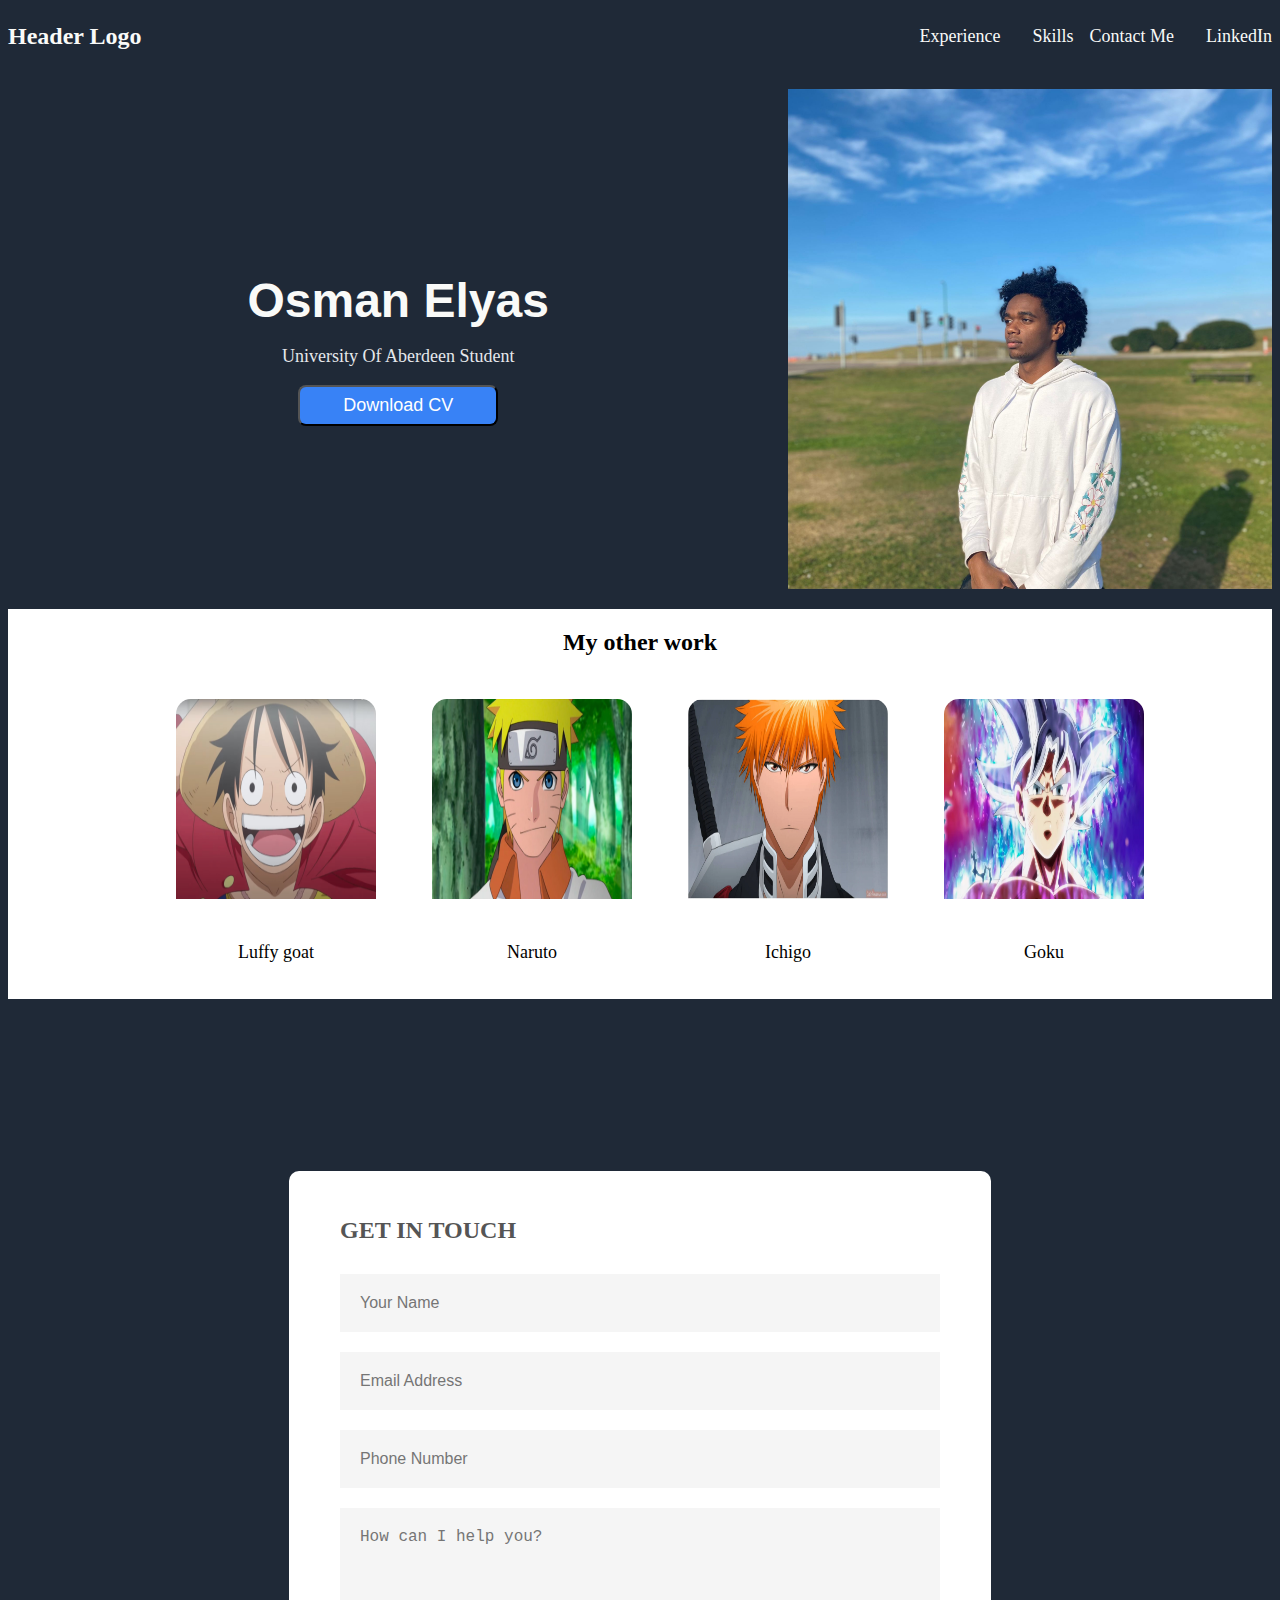
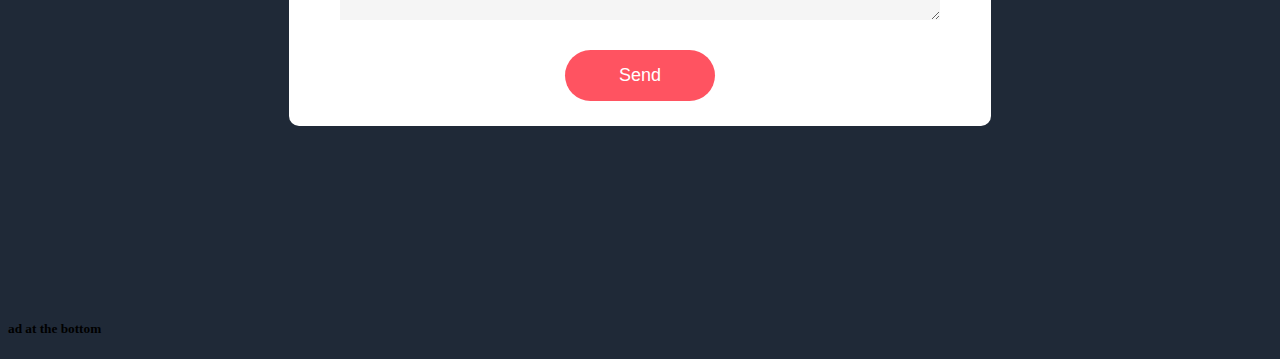
==== index.html @ 915c9001 "Rename main.html to index.html" ====
<!DOCTYPE html>
<html lang="en">
<head>
    <meta charset="UTF-8">
    <meta http-equiv="X-UA-Compatible" content="IE=edge">
    <meta name="viewport" content="width=device-width, initial-scale=1.0">
    <title>Landing Page</title>
    <link rel ='stylesheet' href = 'styles.css'>
</head>
<body>
    <div class = "header-container">
        <div class = "logo"><a href = "main.html">Header Logo</a></div>
        <ul>
        <li><a href = "#experience">Experience</li>
        <li><a href = "#Skills">Skills</a></li>
        <li><a href = "#contact">Contact Me</li>
        <li><a href = "https://www.linkedin.com/in/osman-elyas-77ab75249/">LinkedIn</a></li>
        </ul>
    </div>


  <div id = "experience" class = "hero-container">
    <div class = "left-side">
    <h1>Osman Elyas</h1>
    <p>University Of Aberdeen Student </p>
    <button class="button">
        Download CV
      </button>    
</div>
    <img src = ".//images/WhatsApp Image 2022-09-07 at 8.58.32 PM.jpeg">
  </div>

  <div id ="Skills" class = "bottom">
    <h2>My other work</h2>
    <ul>
        <div>
        <li><img src ="images/l-intro-1642184804.jpg"></li>
        <p>Luffy goat</p>
    </div>
    <div>
        <li><img src ="images/53e15-16596004347246.avif"></li>
        <p>Naruto</p>
    </div>
    <div>
        <li><img src ="images/1f1d5-16534150569150-1920.webp"></li>
        <p>Ichigo</p>
    </div>
    <div>
        <li><img src ="images/Completed-Ultra-Instinct-Goku.avif"></li>
        <p>Goku</p>
    </div>
    </ul>
    </div>

<div id ="contact" class = "contact_container">
    <form onsubmit = "sendEmail(); reset(); return false;">
        <h2>GET IN TOUCH</h2>
        <input type = "text" id = "name" placeholder = "Your Name" required>
        <input type = "text" id = "email" placeholder = "Email Address" required>
        <input type = "text" id = "phone" placeholder = "Phone Number" required>
        <textarea id ="message" rows ="4" placeholder = "How can I help you?"></textarea>
        <button type ="Submit">Send</button>
    </form>
</div>
<script src = "https://smtpjs.com/v3/smtp.js"></script>
<script>
    function sendEmail(){
        Email.send({
            secureToken: "db80def7-c466-4973-8856-abe58637bbf4",

            To : 'osmanelyas03@gmail.com',
            From : document.getElementById("email").value,
            Subject : "New Contact Form Enquiry",
            Body : "Name: " + document.getElementById("name").value
             + "<br> Email: " + document.getElementById("email").value
             + "<br> Phone no: " + document.getElementById("phone").value
             + "<br> Message: " + document.getElementById("message").value
        }).then(
        message => alert("Message Sent Succesfully")
        );
        }
</script>

    <h5>ad at the bottom</h5>


</body>
</html>
---- styles.css ----
html {
    margin: 0;
    min-height: 100%;
    background-color: #1f2937;
    scroll-behavior: smooth;
}

.header-container {
    flex: 1;
    padding: 0px ;
    gap: 8px;
    display: flex;
    justify-content: space-between;
    align-items: center;
    margin-bottom: 24px;
    
}

ul {
    display: flex;
    gap: 16px;
    list-style-type: none;
    font-size: 18px;
    color: #E5E7EB;
    font-family: Cambria, Cochin, Georgia, Times, 'Times New Roman', serif;
}

.logo {
    font-size: 24px;
    font-weight: 900;
    font-family: Cambria, Cochin, Georgia, Times, 'Times New Roman', serif; 
}

  .logo, a {
    color: #f9faf8;
}

  a {
    /* this removes the line under our links */
    text-decoration: none;
  }

img{
    width: 500px;
    height: 500px;
    padding-bottom: 20px;
}

.hero-container{
    display: flex;
    align-items: center; 
    justify-content: center;  
}

.hero-container p {
    font-size: 18px;
    color: #E5E7EB;
}

 h1{
    font-size: 48px;
    font-style: bold;
    color: #f9faf8;
    margin: 0;
    font-family: "Roboto", arial;
}

.left-side {
    text-align: center;
    flex-basis: 600px;
    padding: 100px;
    
}

.left-side button {
    padding: 8px 16px;
    border-radius: 8px;
    background: #3882f6;
    color: white;
    font-family: "Roboto", arial;
    font-size: 18px;
    width: 200px;
  }

.bottom {
    display: flex;
    background-color: white;
    flex-direction: column;
    align-items: center;
    text-align: center;
    flex-wrap: wrap;
}
.bottom p {
    color: black;
}
.bottom img {
    height: 200px;
    width: 200px;
    justify-content: center;
    border: 4px blue;
    border-radius: 15px;
    margin: 5px 20px 0px 20px;
}

.contact_container{
    width: 100%;
    height: 100vh;
    display: flex ;
    align-items: center;
    justify-content: center;
}

form{
    background-color: white;
    display: flex;
    flex-direction: column;
    padding: 2vw 4vw;
    width: 90%;
    max-width: 600px;
    border-radius: 10px ;
}

form h2 {
    color: #555;
    font-weight: 800;
    margin-bottom: 20px;
}

form input, form textarea{
    border: 0;
    margin: 10px 0;
    padding: 20px;
    outline: none;
    background: #f5f5f5;
    font-size: 16px;
}
form button{
    padding: 15px;
    background: #ff5361;
    color: #fff;
    font-size: 18px;
    border: 0;
    outline: none;
    cursor: pointer;
    width: 150px;
    margin: 20px auto 0;
    border-radius: 30px;

}
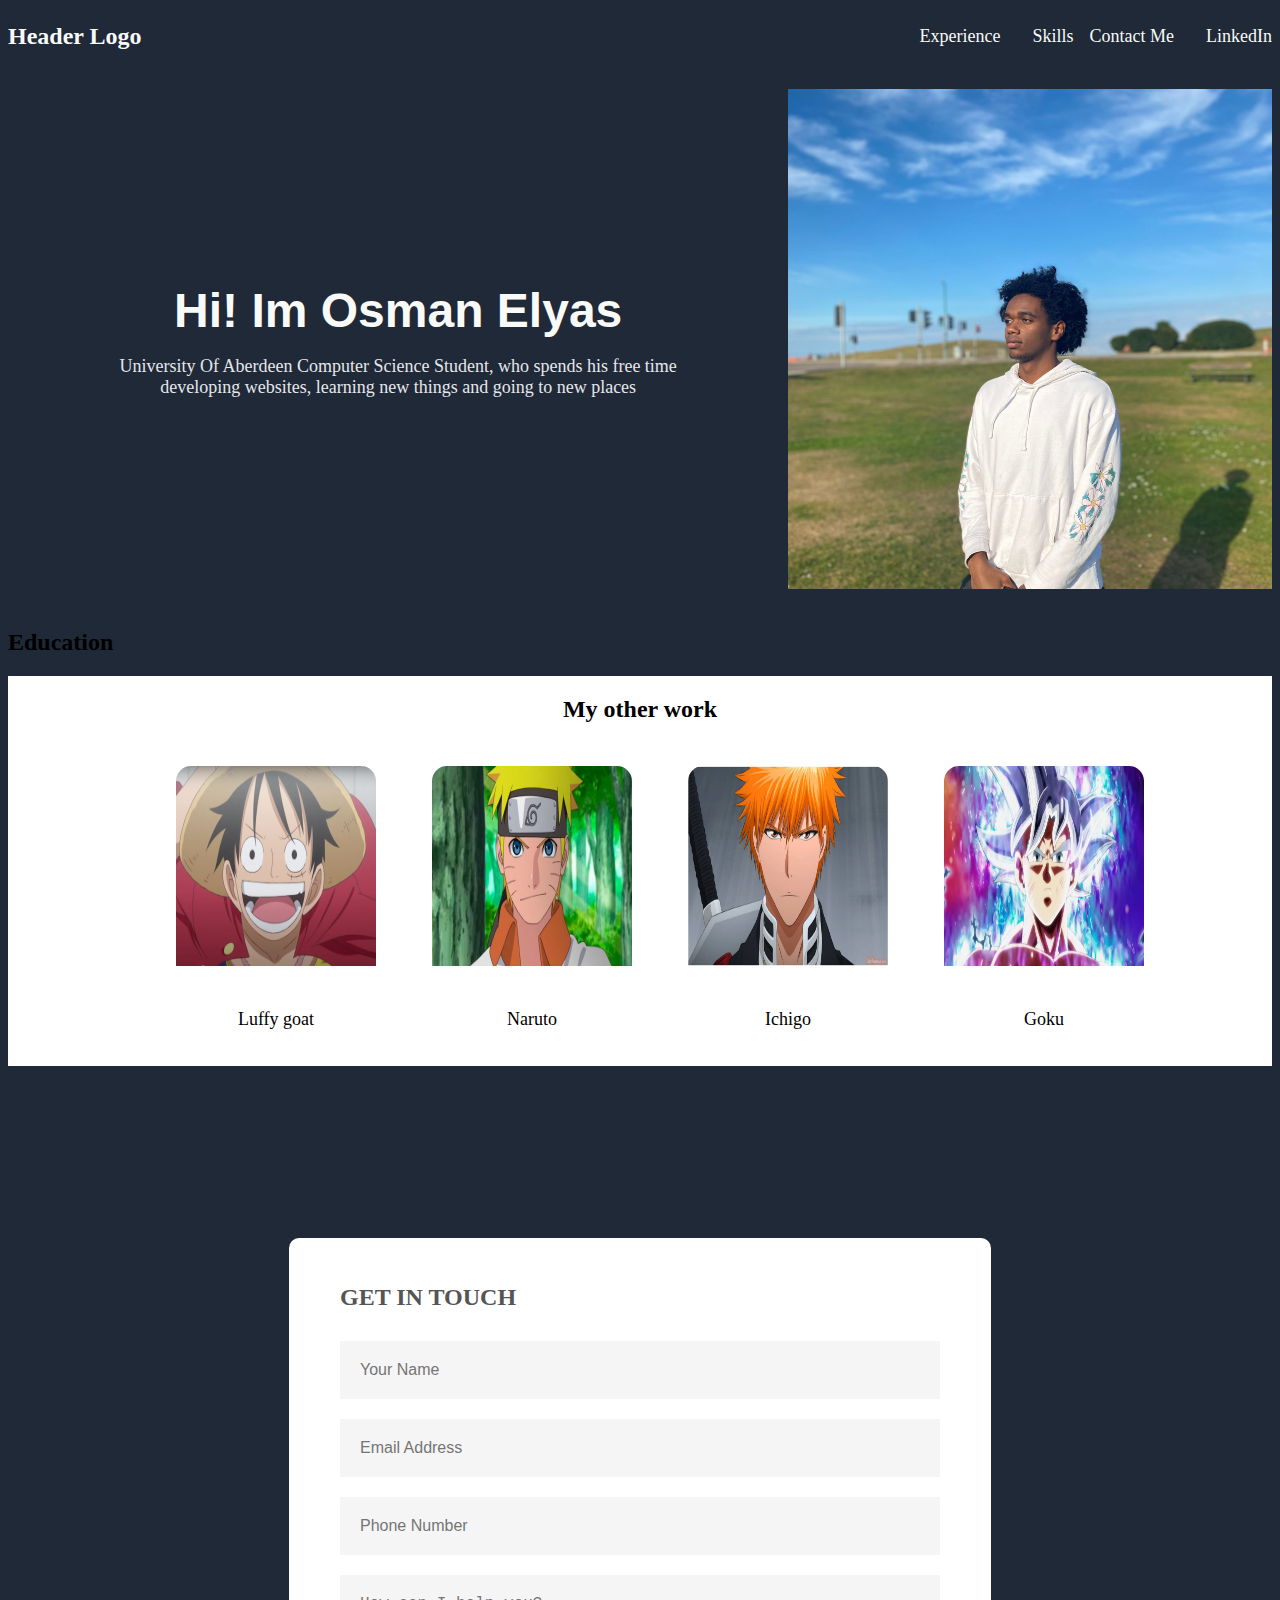
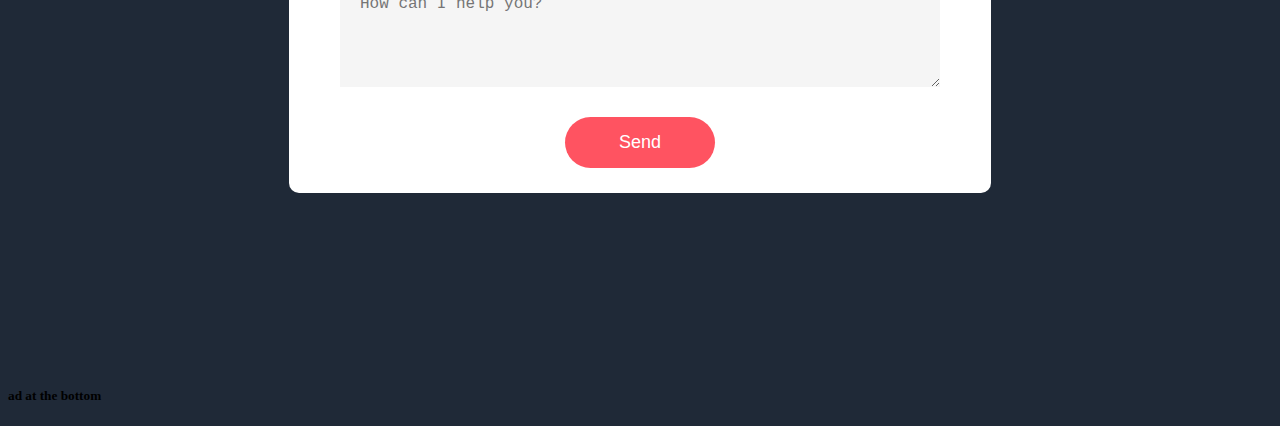
==== commit 2d9e38d5: "Update index.html" ====
--- a/index.html
+++ b/index.html
@@ -21,13 +21,19 @@
 
   <div id = "experience" class = "hero-container">
     <div class = "left-side">
-    <h1>Osman Elyas</h1>
-    <p>University Of Aberdeen Student </p>
-    <button class="button">
-        Download CV
-      </button>    
+    <h1>Hi! Im Osman Elyas</h1>
+    <p>University Of Aberdeen Computer Science Student, who spends his free time developing websites, learning new things and going to new places </p>
+<!--     <button class="button">
+        
+      </button>  -->   
 </div>
     <img src = ".//images/WhatsApp Image 2022-09-07 at 8.58.32 PM.jpeg">
+  </div>
+
+  <div class = "education">
+      <h2>Education</h2>
+
+
   </div>
 
   <div id ="Skills" class = "bottom">
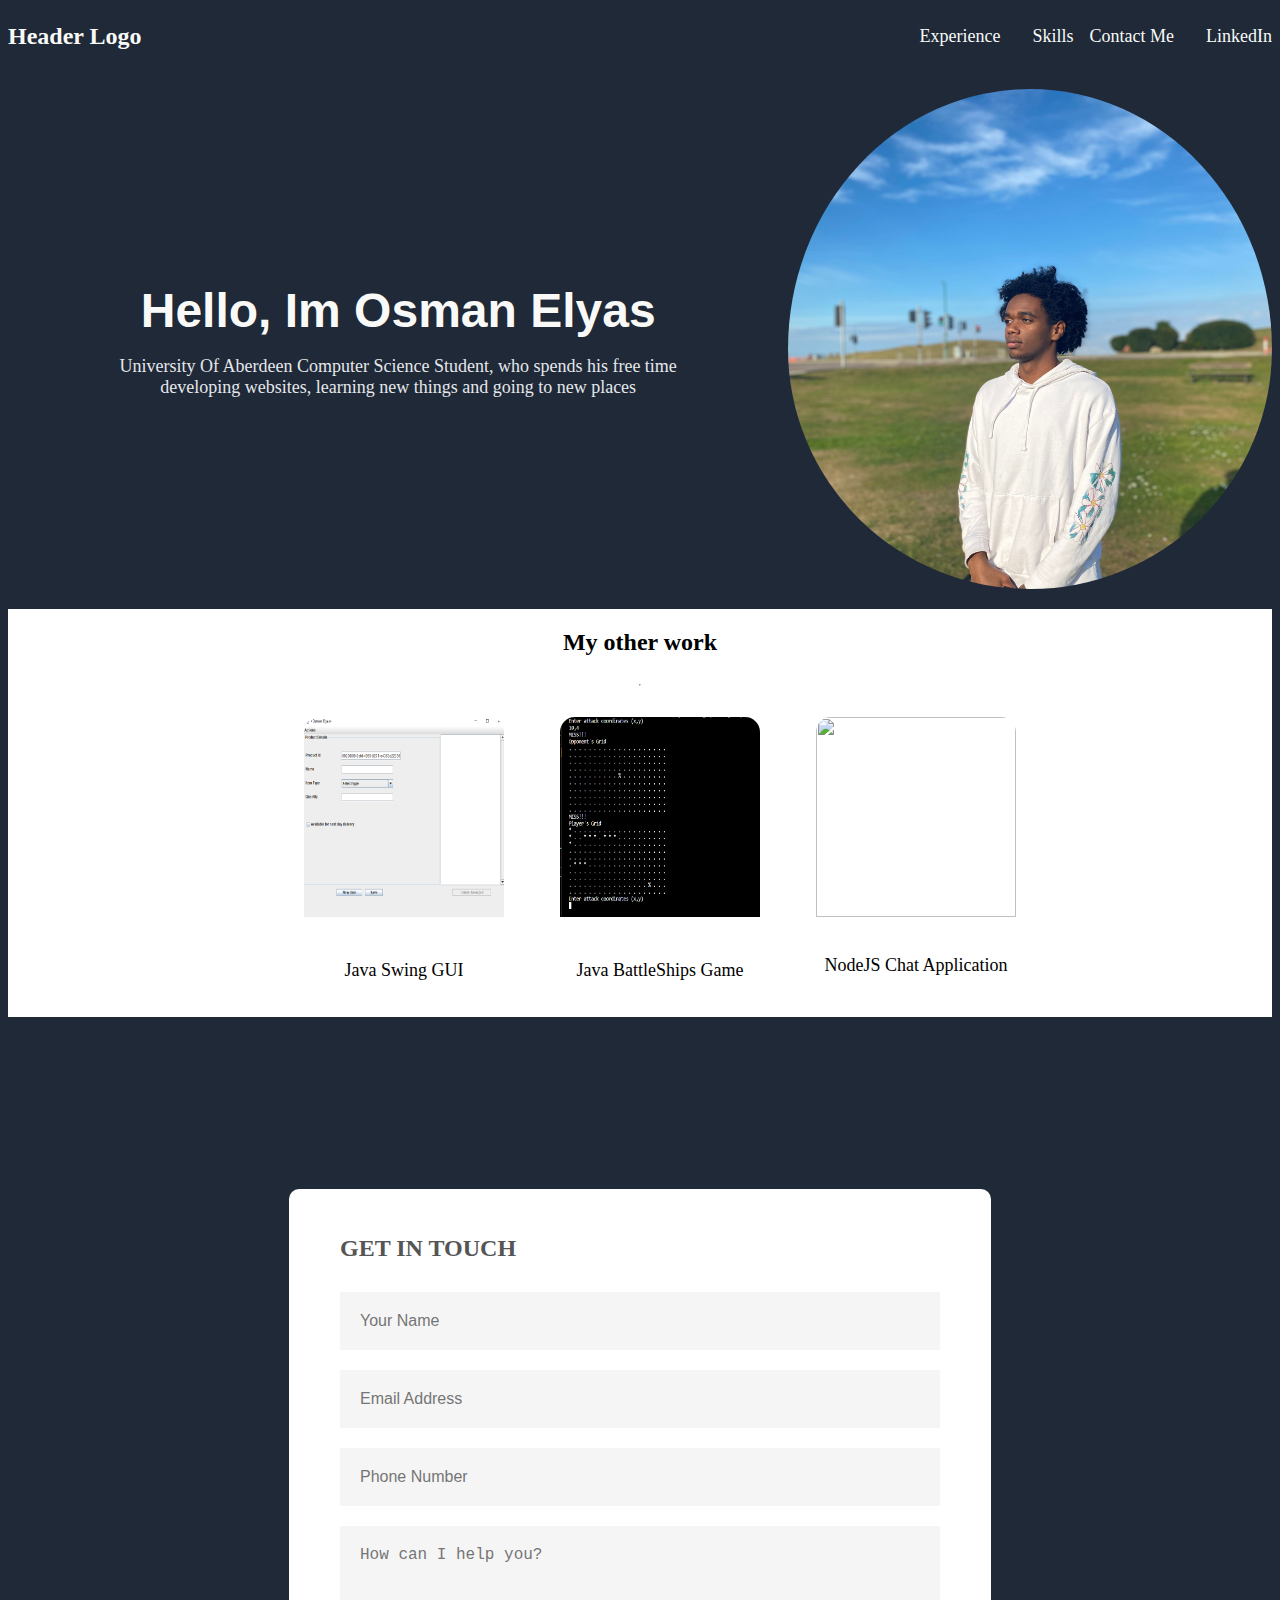
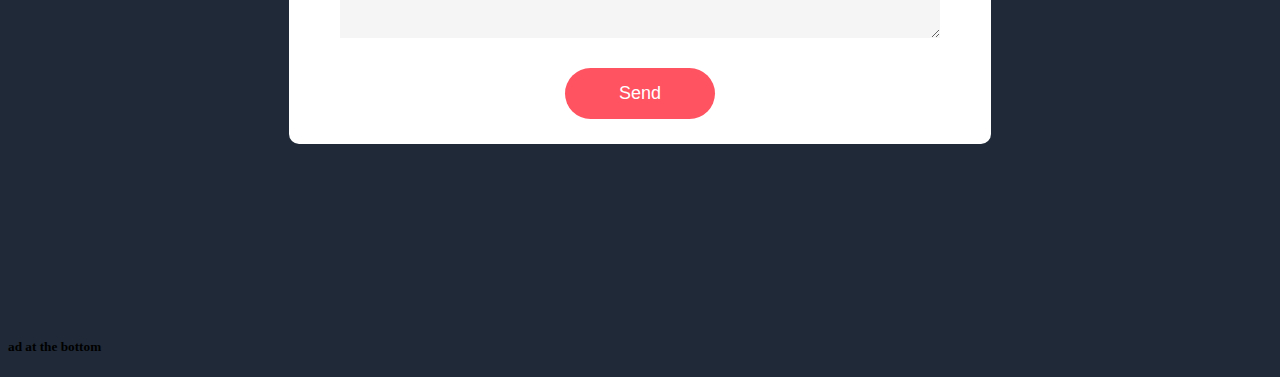
==== commit 21f42bf0: "Update index.html" ====
--- a/index.html
+++ b/index.html
@@ -21,7 +21,7 @@
 
   <div id = "experience" class = "hero-container">
     <div class = "left-side">
-    <h1>Hi! Im Osman Elyas</h1>
+    <h1>Hello, Im Osman Elyas</h1>
     <p>University Of Aberdeen Computer Science Student, who spends his free time developing websites, learning new things and going to new places </p>
 <!--     <button class="button">
         
@@ -30,31 +30,29 @@
     <img src = ".//images/WhatsApp Image 2022-09-07 at 8.58.32 PM.jpeg">
   </div>
 
-  <div class = "education">
+<!--   <div class = "education">
       <h2>Education</h2>
 
 
-  </div>
+  </div> -->
 
   <div id ="Skills" class = "bottom">
     <h2>My other work</h2>
+    <hr>
     <ul>
         <div>
-        <li><img src ="images/l-intro-1642184804.jpg"></li>
-        <p>Luffy goat</p>
+        <li><img src ="images/SwingGUI.png"></li>
+        <p>Java Swing GUI</p>
     </div>
     <div>
-        <li><img src ="images/53e15-16596004347246.avif"></li>
-        <p>Naruto</p>
+        <li><img src ="images/Battleships.png"></li>
+        <p>Java BattleShips Game</p>
     </div>
     <div>
-        <li><img src ="images/1f1d5-16534150569150-1920.webp"></li>
-        <p>Ichigo</p>
+        <li><img src ="images/Chat.png"></li>
+        <p>NodeJS Chat Application</p>
     </div>
-    <div>
-        <li><img src ="images/Completed-Ultra-Instinct-Goku.avif"></li>
-        <p>Goku</p>
-    </div>
+
     </ul>
     </div>
 
--- a/styles.css
+++ b/styles.css
@@ -44,6 +44,7 @@
     width: 500px;
     height: 500px;
     padding-bottom: 20px;
+    border-radius: 50%;
 }
 
 .hero-container{
@@ -146,4 +147,4 @@
     margin: 20px auto 0;
     border-radius: 30px;
 
-}+}
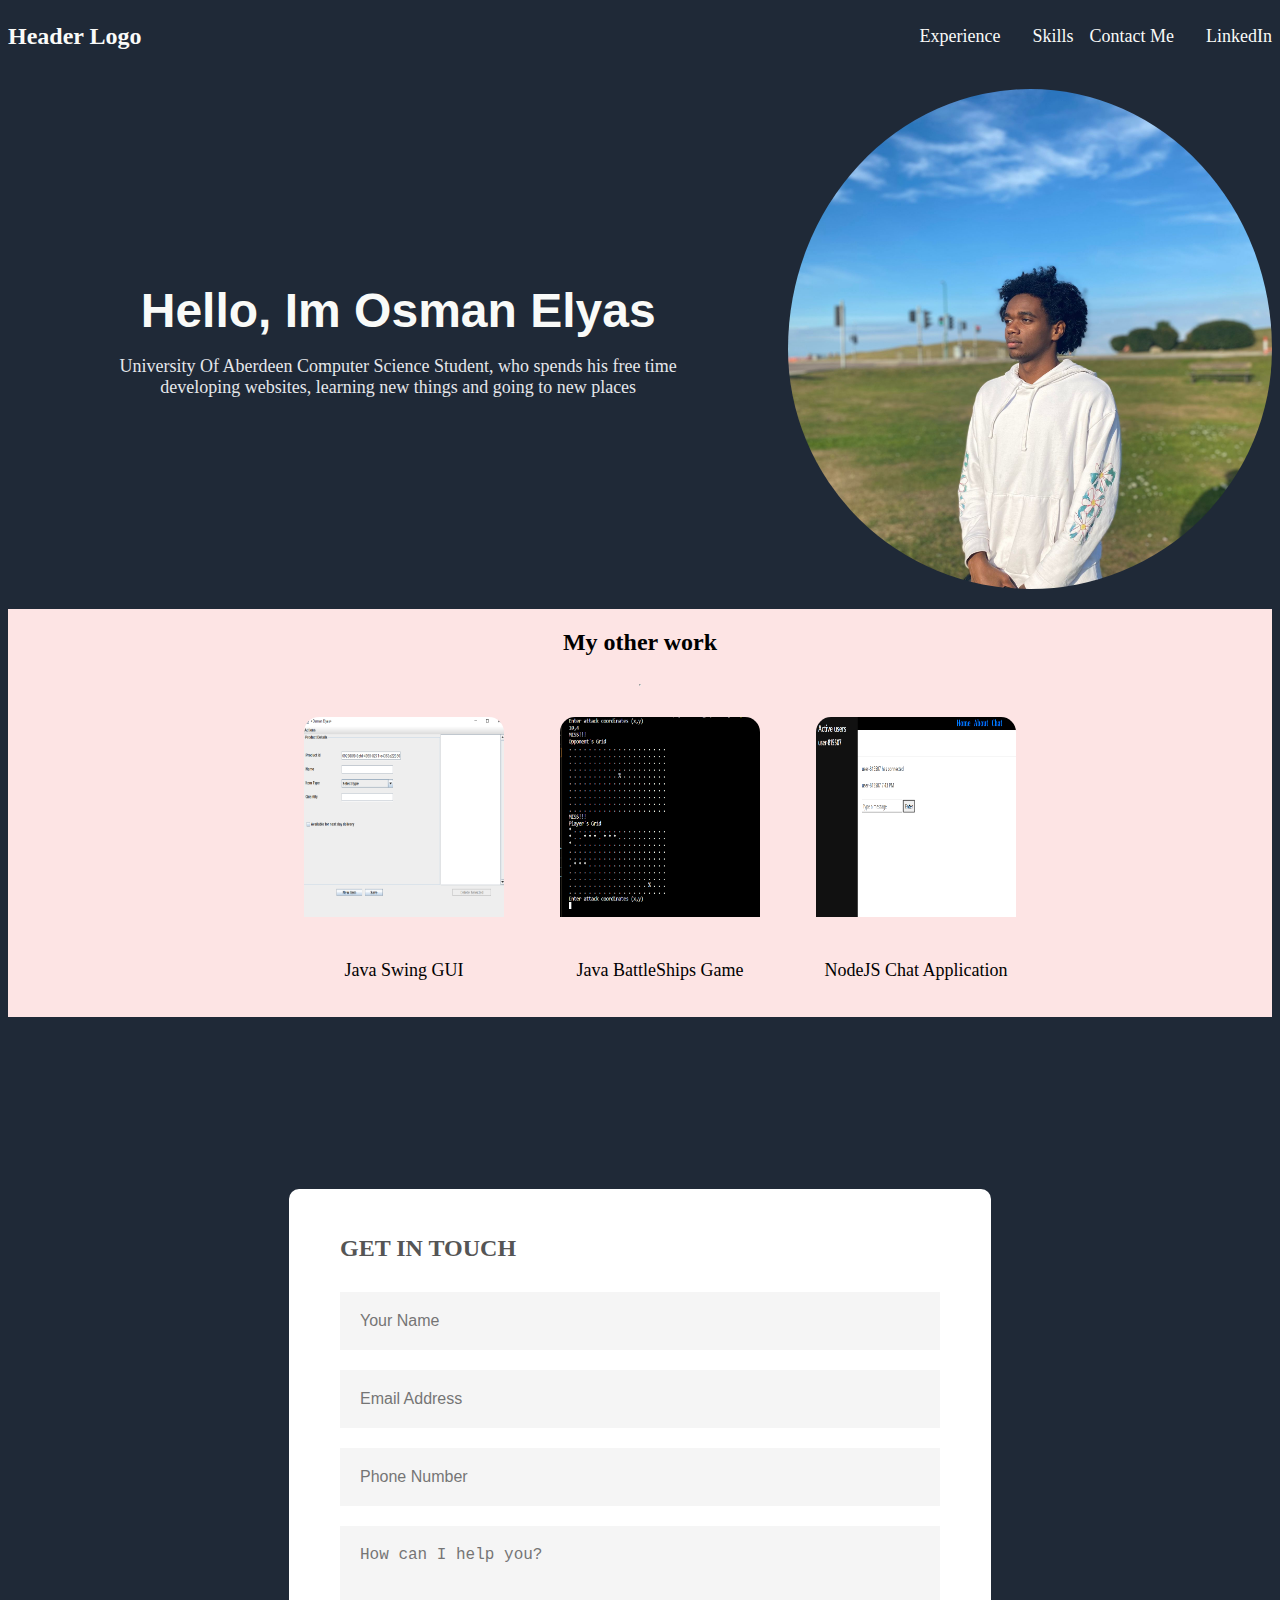
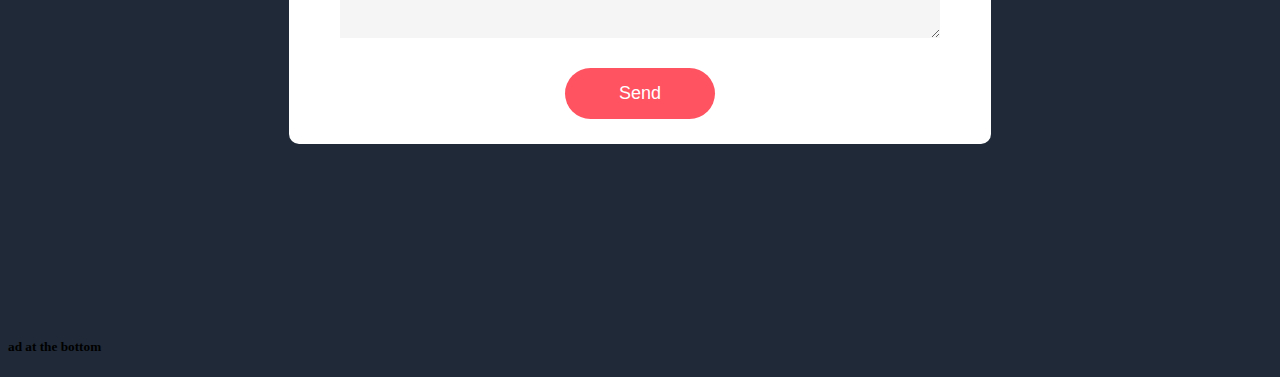
==== commit a897dc08: "projects added" ====
--- a/index.html
+++ b/index.html
@@ -89,4 +89,4 @@
 
 
 </body>
-</html> 
+</html> --- a/styles.css
+++ b/styles.css
@@ -85,7 +85,7 @@
 
 .bottom {
     display: flex;
-    background-color: white;
+    background-color: #FDE4E4;
     flex-direction: column;
     align-items: center;
     text-align: center;
@@ -147,4 +147,4 @@
     margin: 20px auto 0;
     border-radius: 30px;
 
-}
+}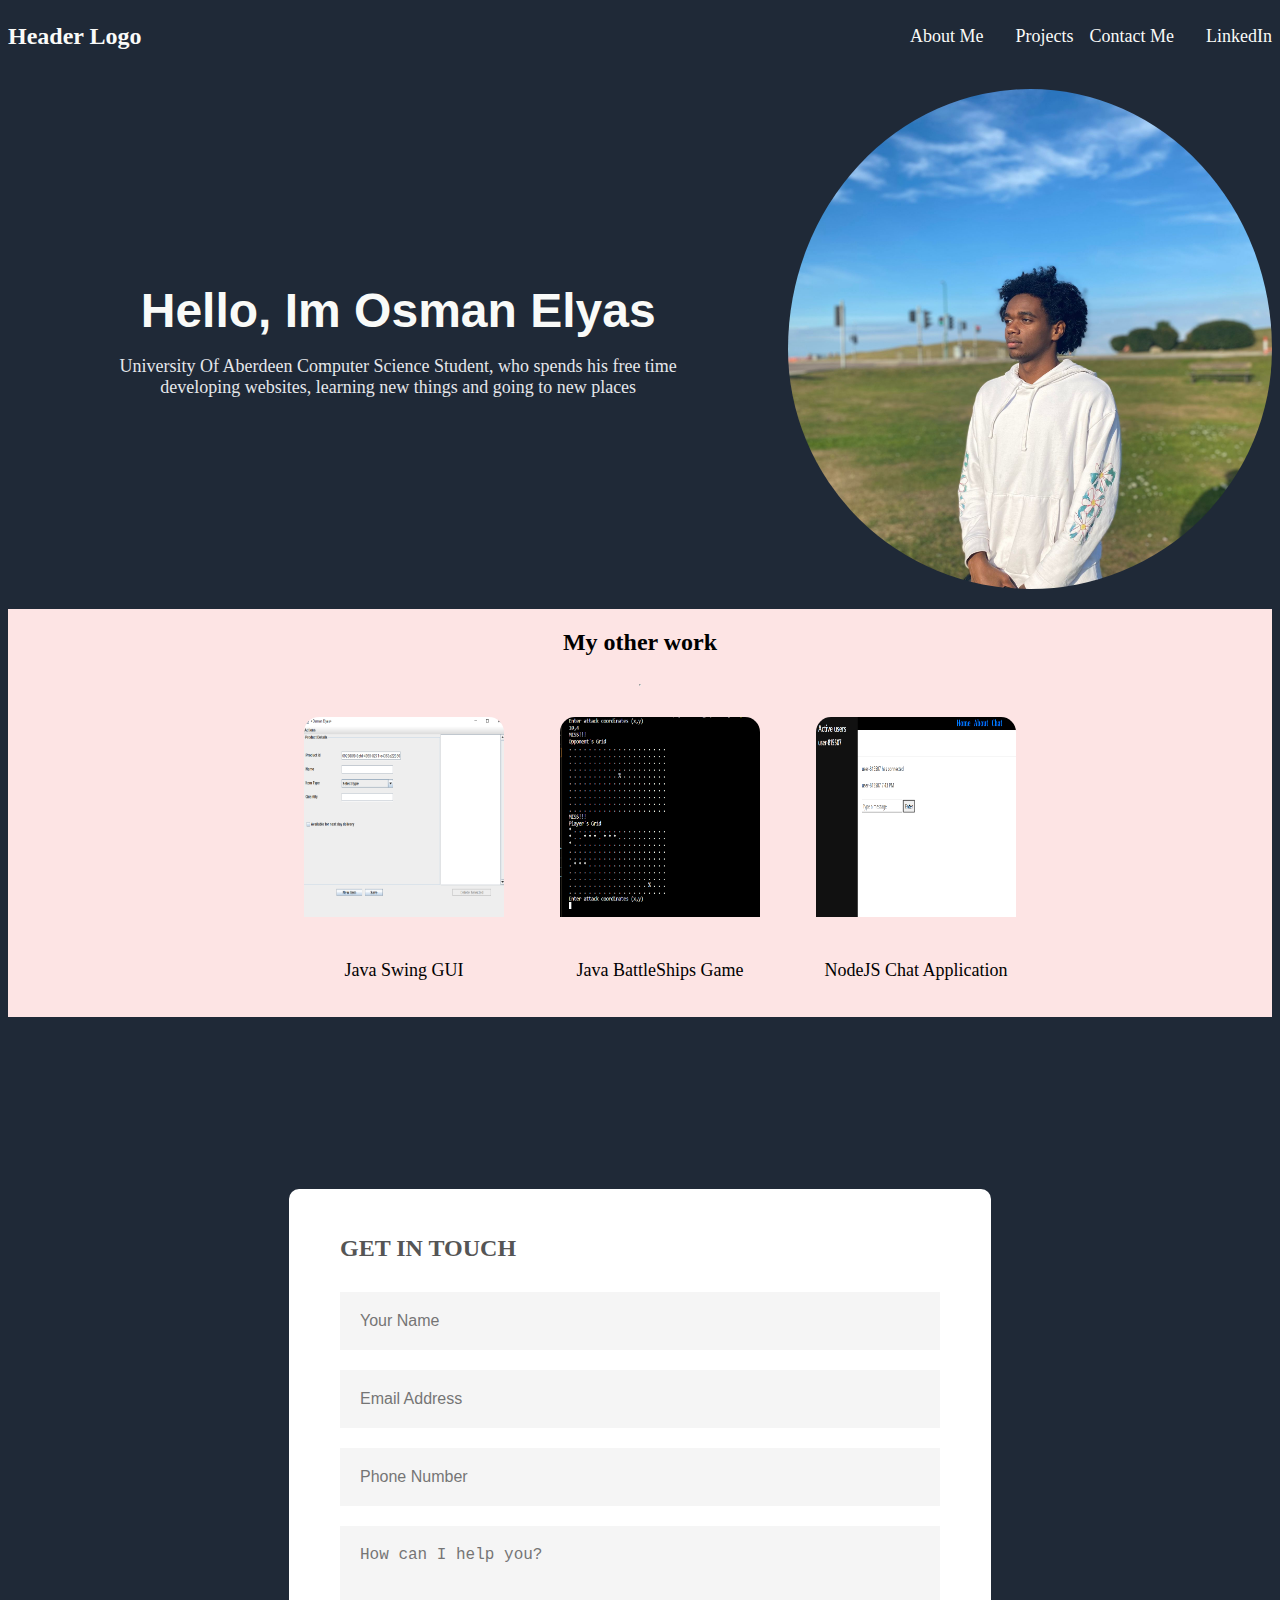
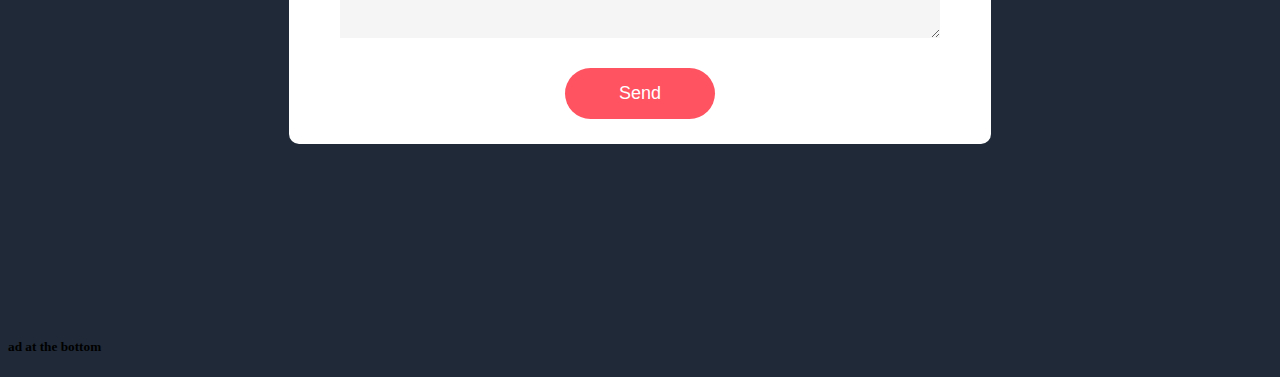
==== commit 55b938f2: "Hello" ====
--- a/index.html
+++ b/index.html
@@ -11,8 +11,8 @@
     <div class = "header-container">
         <div class = "logo"><a href = "main.html">Header Logo</a></div>
         <ul>
-        <li><a href = "#experience">Experience</li>
-        <li><a href = "#Skills">Skills</a></li>
+        <li><a href = "#experience">About Me</li>
+        <li><a href = "#Skills">Projects</a></li>
         <li><a href = "#contact">Contact Me</li>
         <li><a href = "https://www.linkedin.com/in/osman-elyas-77ab75249/">LinkedIn</a></li>
         </ul>
--- a/styles.css
+++ b/styles.css
@@ -147,4 +147,4 @@
     margin: 20px auto 0;
     border-radius: 30px;
 
-}+}
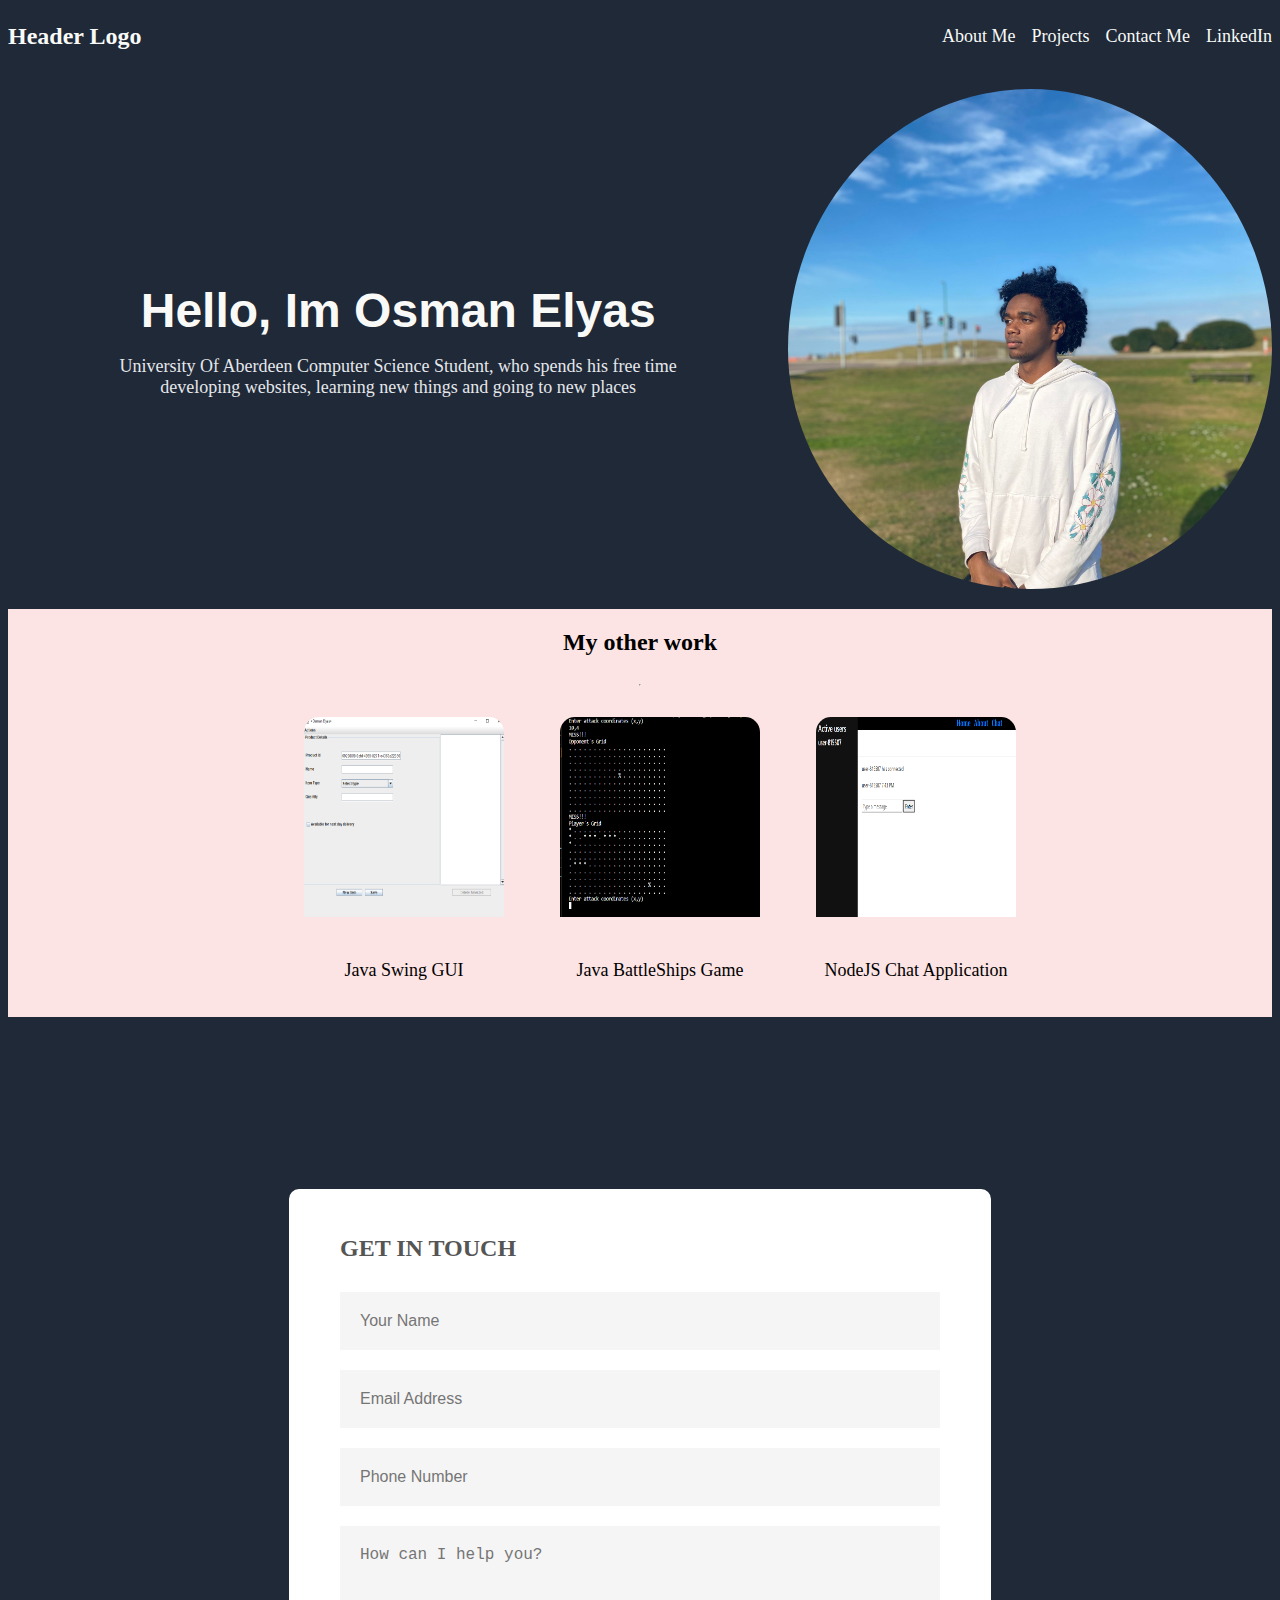
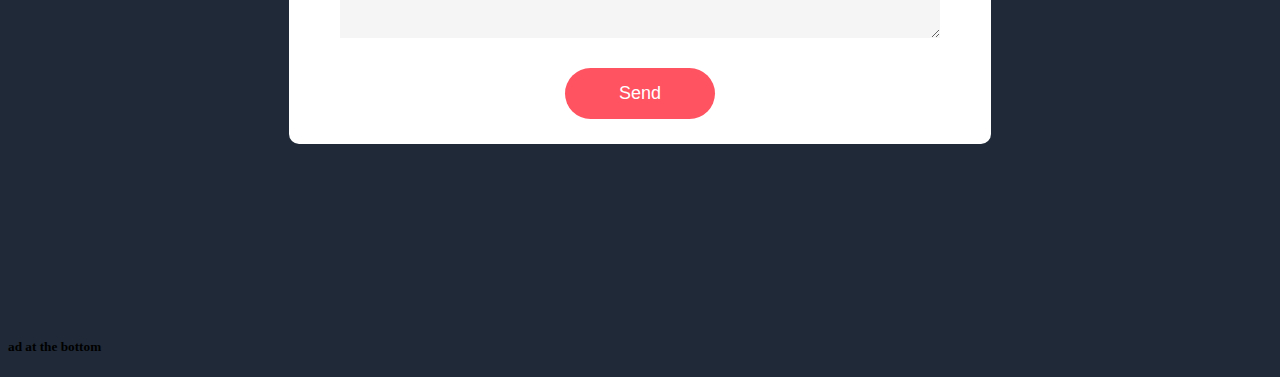
==== commit 20648bd9: "Swing App" ====
--- a/index.html
+++ b/index.html
@@ -11,9 +11,9 @@
     <div class = "header-container">
         <div class = "logo"><a href = "main.html">Header Logo</a></div>
         <ul>
-        <li><a href = "#experience">About Me</li>
+        <li><a href = "#experience">About Me</a></li>
         <li><a href = "#Skills">Projects</a></li>
-        <li><a href = "#contact">Contact Me</li>
+        <li><a href = "#contact">Contact Me</a></li>
         <li><a href = "https://www.linkedin.com/in/osman-elyas-77ab75249/">LinkedIn</a></li>
         </ul>
     </div>
@@ -41,7 +41,7 @@
     <hr>
     <ul>
         <div>
-        <li><img src ="images/SwingGUI.png"></li>
+        <li><a href = "https://github.com/OsmanElyas/SwingGUI/tree/master"><img src ="images/SwingGUI.png"></a></li>
         <p>Java Swing GUI</p>
     </div>
     <div>
